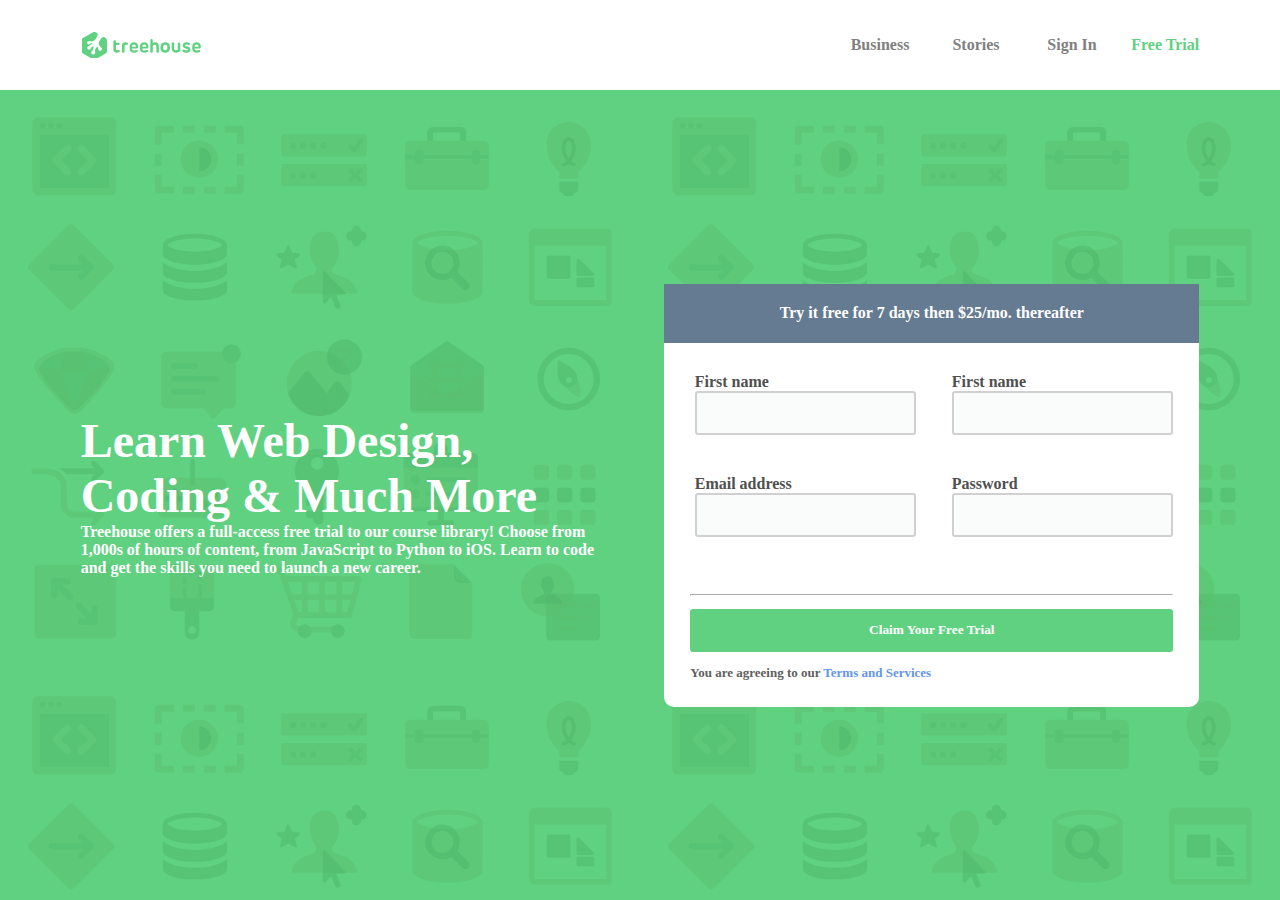
==== treehouse-clone.html @ 052a6af1 "Create Treehouse Clone page" ====
<!DOCTYPE html>
<html lang="en">

	<head>
		<meta charset="UTF-8">
		<meta http-equiv="X-UA-Compatible" content="IE=edge">
		<meta name="viewport" content="width=device-width, initial-scale=1.0">
		<title>Treehouse Clone - UX3</title>
		<link rel="stylesheet" href="styles/treehouse-clone.css">
	</head>

	<body>
		<nav id="navbar">
			<svg alt="" class="treehouse-icon nav-item-logo-icon" viewBox="0 0 140 5" role="img">
				<path class="icon icon-treehouse"
					d="M42.8 21.1c-0.4 0.1-0.9 0.2-1.4 0.2 -1 0-1.4-0.6-1.4-1.6v-4.5h2.8c0.7 0 1.4-0.5 1.4-1.3s-0.6-1.3-1.4-1.3H40v-1.5c0-0.9-0.7-1.5-1.5-1.5S37 10.3 37 11.1v8.7c0 2.5 1.2 4.3 4 4.3 0.8 0 1.9-0.1 2.7-0.5 0.7-0.3 0.9-0.8 0.9-1.3C44.6 21.6 43.9 20.9 42.8 21.1zM52.8 12.2c-0.4-0.1-1.2-0.2-1.9-0.2 -2.5 0-3.9 1.5-3.9 3.8v6.8c0 0.8 0.7 1.5 1.5 1.5s1.5-0.7 1.5-1.5v-6.2c0-1 0.4-1.4 1.1-1.4s1.1 0.2 1.7 0.2c0.9 0 1.4-0.8 1.4-1.4C54.1 13 53.7 12.5 52.8 12.2zM61.1 12c-2.8 0-4.8 1.8-5.1 4.7 0 0.7-0.1 1.9 0 2.8 0.2 2.8 2.2 4.7 5.2 4.7 1.4 0 2.7-0.3 3.5-0.8 0.6-0.4 0.7-0.8 0.7-1.2 0-0.8-0.7-1.6-1.9-1.2 -0.7 0.3-1.5 0.5-2.3 0.5 -1.4 0-2.5-0.7-2.5-2.1v-0.3h5.7c1 0 1.5-0.6 1.5-1.5v-0.5C66 14 64 12 61.1 12zM63 17.1h-4.2c0-1.5 0.7-2.5 2.3-2.5 1.4 0 2.2 0.9 2.1 2.2C63.2 17 63.2 17.1 63 17.1zM73.1 12c-2.8 0-4.8 1.8-5.1 4.7 0 0.7-0.1 1.9 0 2.8 0.2 2.8 2.2 4.7 5.2 4.7 1.4 0 2.7-0.3 3.5-0.8 0.6-0.4 0.7-0.8 0.7-1.2 0-0.8-0.7-1.6-1.9-1.2 -0.7 0.3-1.5 0.5-2.3 0.5 -1.4 0-2.5-0.7-2.5-2.1v-0.3h5.7c1 0 1.5-0.6 1.5-1.5v-0.5C78 14 76 12 73.1 12zM75 17.1h-4.2c0-1.5 0.7-2.5 2.3-2.5 1.4 0 2.2 0.9 2.1 2.2C75.2 17 75.2 17.1 75 17.1zM123.6 17l-1.6-0.4c-1-0.2-1.3-0.5-1.3-1s0.5-0.9 1.6-0.9c0.6 0 1.3 0.2 1.9 0.5 0.7 0.4 1.5 0.3 1.9-0.2 0.5-0.5 0.5-1.4-0.1-2 -0.8-0.6-2.2-1-3.6-1 -2.6 0-4.5 1.3-4.5 3.7 0 1.9 1.4 2.9 3.2 3.4 0.9 0.2 0.8 0.2 1.6 0.4 0.9 0.2 1.3 0.6 1.3 1 0 0.6-0.5 1-1.7 1 -1 0-1.9-0.3-2.6-0.7 -0.7-0.5-1.5-0.3-1.9 0.3 -0.4 0.6-0.3 1.4 0.3 1.8 0.8 0.7 2.1 1.3 4.2 1.3 2.6 0 4.6-1.4 4.6-3.8C126.9 18.6 125.8 17.5 123.6 17zM137.5 19.1c1 0 1.5-0.6 1.5-1.5l0 0v-0.5c0-3.1-2-5.1-4.9-5.1 -2.8 0-4.8 1.8-5.1 4.7 0 0.7-0.1 1.9 0 2.8 0.2 2.8 2.2 4.7 5.2 4.7 1.4 0 2.7-0.3 3.5-0.8 0.6-0.4 0.7-0.8 0.7-1.2 0-0.8-0.7-1.6-1.9-1.2 -0.7 0.3-1.5 0.5-2.3 0.5 -1.4 0-2.5-0.7-2.5-2.1v-0.3H137.5zM134.1 14.6c1.4 0 2.2 0.9 2.1 2.2 0 0.2-0.1 0.3-0.2 0.3h-4.2C131.8 15.6 132.6 14.6 134.1 14.6zM97.5 12c-3 0-5.2 1.9-5.5 4.5 -0.1 0.9-0.1 2.3 0 3.2 0.2 2.6 2.5 4.5 5.5 4.5s5.2-1.9 5.4-4.5c0.1-0.9 0.1-2.2 0-3.1C102.7 13.9 100.5 12 97.5 12zM99.9 19.2c-0.1 1.3-1 2.1-2.4 2.1s-2.3-0.9-2.4-2.1c0-0.6 0-1.6 0-2.2 0.1-1.3 1-2.1 2.4-2.1s2.3 0.9 2.4 2.1C100 17.6 100 18.6 99.9 19.2zM85.6 12c-1.1 0-2.3 0.4-2.7 0.9l0 0V9.7c0-0.9-0.6-1.5-1.4-1.5s-1.4 0.7-1.4 1.5v12.9c0 0.8 0.7 1.5 1.5 1.5s1.4-0.7 1.4-1.5v-6.7c0.5-0.5 1.3-0.9 2.3-0.9 1.2 0 1.9 0.7 1.9 2.1v5.5c0 0.9 0.6 1.6 1.4 1.6 0.9 0 1.5-0.7 1.5-1.6v-5.7C90 13.7 88.4 12 85.6 12zM113.6 12.1c-0.8 0-1.5 0.7-1.5 1.5v7.1c-0.5 0.3-1.2 0.6-2.1 0.6 -1.2 0-2.1-0.7-2.1-2.1v-5.6c0-0.9-0.7-1.6-1.5-1.6 -0.9 0-1.4 0.7-1.4 1.6v5.7c0 3.1 1.8 4.8 4.9 4.8 2.3 0 3.9-0.8 4.6-1.3 0.4-0.2 0.5-0.5 0.5-1v-8.2C115 12.8 114.4 12.1 113.6 12.1z">
				</path>
				<path class="icon icon-logo"
					d="M26 5.9c-1.1-0.6-2.8 0.4-3.8 2.2l-1.9 3.2c-0.7 1.3-0.6 2.9 0.3 4.2l0.1 0.1c0.9 1.2 2 2.4 2.4 2.8 0.2 0.2 0.4 0.5 0.5 0.9 0.3 1.1-0.3 2.3-1.5 2.6 -1.1 0.3-2.3-0.3-2.6-1.5 -0.1-0.3-0.1-0.6-0.1-0.8 0.1-0.5-0.1-1.2-0.8-2 -0.7-0.7-2 0.7-2.5 2.1v0.1c-0.4 1.4-0.7 2.7-0.6 2.8 0 0.1 0.1 0.1 0.1 0.2 0.6 1.2 0.2 2.6-1 3.2s-2.6 0.2-3.2-1 -0.2-2.6 1-3.2c0.1 0 0.1-0.1 0.2-0.1s0.3-0.6 0.6-1.4c0.2-0.7 0.3-1 0.4-1.3 0.1-0.4 0.3-1.4 0.2-1.8 -0.1-0.5-0.6-0.5-1.1-0.2 -0.3 0.2-0.9 0.7-1.1 0.9 -0.5 0.4-0.9 1-1.1 1.5 -0.1 0.2-0.3 0.5-0.5 0.7 -0.9 0.7-2.2 0.6-3-0.3 -0.7-0.9-0.6-2.2 0.3-3 0.3-0.2 0.6-0.4 0.9-0.4 0.5-0.1 2.3-1.2 3.4-2 0.2-0.1 0.5-0.4 0.6-0.5 0.3-0.4 0-0.7-0.3-0.7 -0.9 0.1-1.9 0.2-2.1 0.5 -0.1 0.1-0.2 0.3-0.4 0.4 -0.8 0.6-2 0.4-2.6-0.4s-0.4-2 0.4-2.6c0.3-0.3 0.8-0.4 1.1-0.4 0.7 0 2.5 0.4 3.9 0.1l0.4-0.1c1.5-0.3 3.3-1.6 4-2.9 0 0 0.7-1.2 1.5-2.7C19 3.6 18.9 1.9 18 1.4l-1.7-1c-0.9-0.5-2.2-0.5-3.1 0L1.6 7C0.7 7.5 0 8.7 0 9.7v12.8c0 1 0.7 2.2 1.6 2.7l11.6 6.6c0.9 0.5 2.3 0.5 3.1 0l11.6-6.6c0.9-0.5 1.6-1.7 1.6-2.7V9.7c0-1-0.7-2.2-1.6-2.7C27.9 7 27.1 6.5 26 5.9z">
				</path>
			</svg>
			<span class="nav-item"><a href="#" class="nav-icon"></a></span>
			<ul class="nav-items-list collapse">
				<li class="nav-item"><a href="#" class="nav-link">Business</a></li>
				<li class="nav-item"><a href="#" class="nav-link">Stories</a></li>
				<li class="nav-item"><a href="#" class="nav-link">Sign In</a></li>
			</ul>
			<span class="nav-item">
				<a href="#" class="nav-link" id="free-trial-link">Free Trial</a>
			</span>
		</nav>

		<main id="container">
			<div id="text">
				<h1 id="title">Learn Web Design, Coding & Much More</h1>
				<p id="paragraph">
					Treehouse offers a full-access free trial to our course library! Choose from
					1,000s of hours of content, from JavaScript to Python to iOS. Learn to code
					and get the skills you need to launch a new career.
				</p>
			</div>

			<form id="free-trial-form">
				<header id="form-header">
					<strong>Try it free for 7 days</strong> then $25/mo. thereafter
				</header>

				<div id="form-body">
					<div class="form-control">
						<label class="form-label">First name</label>
						<input type="text" class="form-input">
					</div>
					<div class="form-control">
						<label class="form-label">First name</label>
						<input type="text" class="form-input">
					</div>
					<div class="form-control">
						<label class="form-label">Email address</label>
						<input type="text" class="form-input">
					</div>
					<div class="form-control">
						<label class="form-label">Password</label>
						<input type="text" class="form-input">
					</div>
				</div>

				<div id="form-footer">
					<hr>
					<button id="form-btn">Claim Your Free Trial</button>
					<span id="terms-services">
						You are agreeing to our <a href="#" id="form-link">Terms and Services</a>
					</span>
				</div>
			</form>
		</main>
	</body>

</html>
---- styles/treehouse-clone.css ----
:root {
	--base: #5fd181;
	--header: #657b91;
	--input: #fafbfb;
}

* {
	margin: 0;
	padding: 0;
	font-family: 'Segoe UI';
	color: #fff;
	font-weight: 640;
}

.icon {
	transform: scale(.16);
	transform-origin: 0 0;
}

.treehouse-icon {
	fill: var(--base);
	padding-left: 5.1em;
}

#navbar {
	background-color: #fff;
	color: #404040;
	display: flex;
	height: 10vh;
	align-items: center;
	padding-right: 3.3em;
}

.nav-items-list {
	list-style: none;
	display: flex;
	text-align: center;
	margin-right: .7em;
}

.nav-link {
	color: gray;
	text-decoration: none;
	width: 6em;
	display: block;
}

.nav-link:hover {
	
}

#free-trial-link {
	color: var(--base)
}

#container {
	display: flex;
	background-color: var(--base);
	background-image: url('/images/treehouse-background.svg');
	background-size: 50%;
	height: 90vh;
	align-items: center;
	justify-content: space-evenly;
	padding-inline: 2em;
}

#text {
	width: 44%;
}

#title {
	font-size: 3em;
}

#free-trial-form {
	background-color: #fff;
	border-radius: 10px;
	text-align: center;
	width: 44%;
}

#form-header {
	background-color: var(--header);
	padding: 1.3em;
}

#form-body {
	padding: 1em;
	display: grid;
	grid-template-rows: auto auto;
	grid-template-columns: auto auto;
	gap: .7em;
}

.form-control {
	text-align: left;
	margin: .9em;
}

.form-label {
	color: #505050;
	display: block;
}

.form-input {
	border: 2.5px solid #d0d0d0;
	background-color: var(--input);
	border-radius: 3px;
	color: #303030;
	padding: .9em;
	display: block;
	width: 89%;
}

input:focus {
	background-color: #fff;
	border-color: #909090;
	outline: none;
}

#form-footer {
	font-weight: 640;
	font-size: small;
	text-align: center;
	display: flex;
	flex-direction: column;
	padding: 2em;
	gap: 1em;
}

hr {
	border-color: #fff;
	color: #fff;
	background-color: #fff;
}

#form-btn {
	padding: 1em;
	border: none;
	border-radius: 3px;
	background-color: var(--base);
}

#terms-services {
	text-align: left;
	color: #606060;
	display: block;
}

#form-link {
	color: cornflowerblue;
	font-weight: 640;
	text-decoration: none;
}
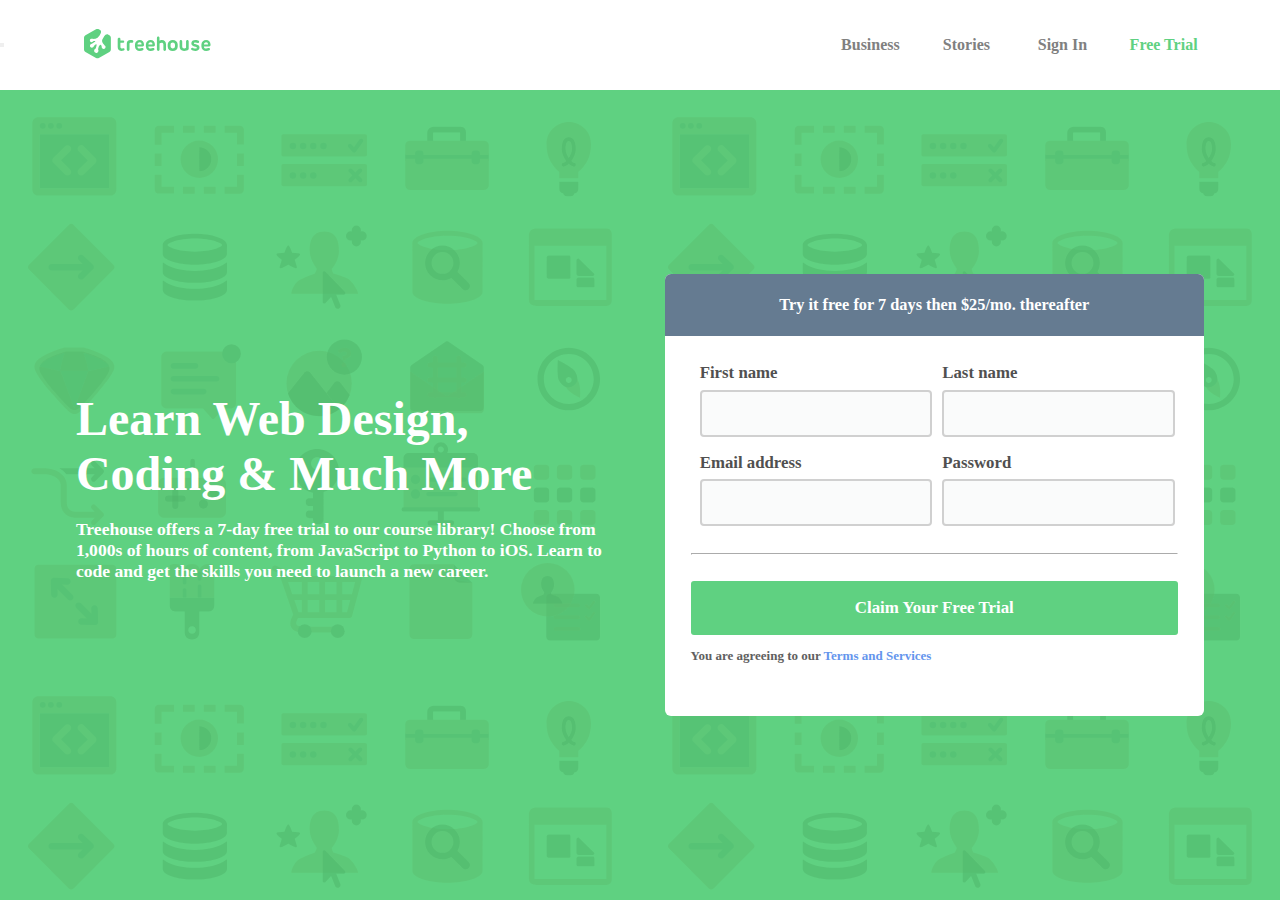
==== commit a7c21b5e: "Add responsive behaviour to treehouse clone body" ====
--- a/treehouse-clone.html
+++ b/treehouse-clone.html
@@ -11,7 +11,8 @@
 
 	<body>
 		<nav id="navbar">
-			<svg alt="" class="treehouse-icon nav-item-logo-icon" viewBox="0 0 140 5" role="img">
+			<button data-hamburger-button></button>
+			<svg class="treehouse-icon" viewBox="0 0 139 35" width="180">
 				<path class="icon icon-treehouse"
 					d="M42.8 21.1c-0.4 0.1-0.9 0.2-1.4 0.2 -1 0-1.4-0.6-1.4-1.6v-4.5h2.8c0.7 0 1.4-0.5 1.4-1.3s-0.6-1.3-1.4-1.3H40v-1.5c0-0.9-0.7-1.5-1.5-1.5S37 10.3 37 11.1v8.7c0 2.5 1.2 4.3 4 4.3 0.8 0 1.9-0.1 2.7-0.5 0.7-0.3 0.9-0.8 0.9-1.3C44.6 21.6 43.9 20.9 42.8 21.1zM52.8 12.2c-0.4-0.1-1.2-0.2-1.9-0.2 -2.5 0-3.9 1.5-3.9 3.8v6.8c0 0.8 0.7 1.5 1.5 1.5s1.5-0.7 1.5-1.5v-6.2c0-1 0.4-1.4 1.1-1.4s1.1 0.2 1.7 0.2c0.9 0 1.4-0.8 1.4-1.4C54.1 13 53.7 12.5 52.8 12.2zM61.1 12c-2.8 0-4.8 1.8-5.1 4.7 0 0.7-0.1 1.9 0 2.8 0.2 2.8 2.2 4.7 5.2 4.7 1.4 0 2.7-0.3 3.5-0.8 0.6-0.4 0.7-0.8 0.7-1.2 0-0.8-0.7-1.6-1.9-1.2 -0.7 0.3-1.5 0.5-2.3 0.5 -1.4 0-2.5-0.7-2.5-2.1v-0.3h5.7c1 0 1.5-0.6 1.5-1.5v-0.5C66 14 64 12 61.1 12zM63 17.1h-4.2c0-1.5 0.7-2.5 2.3-2.5 1.4 0 2.2 0.9 2.1 2.2C63.2 17 63.2 17.1 63 17.1zM73.1 12c-2.8 0-4.8 1.8-5.1 4.7 0 0.7-0.1 1.9 0 2.8 0.2 2.8 2.2 4.7 5.2 4.7 1.4 0 2.7-0.3 3.5-0.8 0.6-0.4 0.7-0.8 0.7-1.2 0-0.8-0.7-1.6-1.9-1.2 -0.7 0.3-1.5 0.5-2.3 0.5 -1.4 0-2.5-0.7-2.5-2.1v-0.3h5.7c1 0 1.5-0.6 1.5-1.5v-0.5C78 14 76 12 73.1 12zM75 17.1h-4.2c0-1.5 0.7-2.5 2.3-2.5 1.4 0 2.2 0.9 2.1 2.2C75.2 17 75.2 17.1 75 17.1zM123.6 17l-1.6-0.4c-1-0.2-1.3-0.5-1.3-1s0.5-0.9 1.6-0.9c0.6 0 1.3 0.2 1.9 0.5 0.7 0.4 1.5 0.3 1.9-0.2 0.5-0.5 0.5-1.4-0.1-2 -0.8-0.6-2.2-1-3.6-1 -2.6 0-4.5 1.3-4.5 3.7 0 1.9 1.4 2.9 3.2 3.4 0.9 0.2 0.8 0.2 1.6 0.4 0.9 0.2 1.3 0.6 1.3 1 0 0.6-0.5 1-1.7 1 -1 0-1.9-0.3-2.6-0.7 -0.7-0.5-1.5-0.3-1.9 0.3 -0.4 0.6-0.3 1.4 0.3 1.8 0.8 0.7 2.1 1.3 4.2 1.3 2.6 0 4.6-1.4 4.6-3.8C126.9 18.6 125.8 17.5 123.6 17zM137.5 19.1c1 0 1.5-0.6 1.5-1.5l0 0v-0.5c0-3.1-2-5.1-4.9-5.1 -2.8 0-4.8 1.8-5.1 4.7 0 0.7-0.1 1.9 0 2.8 0.2 2.8 2.2 4.7 5.2 4.7 1.4 0 2.7-0.3 3.5-0.8 0.6-0.4 0.7-0.8 0.7-1.2 0-0.8-0.7-1.6-1.9-1.2 -0.7 0.3-1.5 0.5-2.3 0.5 -1.4 0-2.5-0.7-2.5-2.1v-0.3H137.5zM134.1 14.6c1.4 0 2.2 0.9 2.1 2.2 0 0.2-0.1 0.3-0.2 0.3h-4.2C131.8 15.6 132.6 14.6 134.1 14.6zM97.5 12c-3 0-5.2 1.9-5.5 4.5 -0.1 0.9-0.1 2.3 0 3.2 0.2 2.6 2.5 4.5 5.5 4.5s5.2-1.9 5.4-4.5c0.1-0.9 0.1-2.2 0-3.1C102.7 13.9 100.5 12 97.5 12zM99.9 19.2c-0.1 1.3-1 2.1-2.4 2.1s-2.3-0.9-2.4-2.1c0-0.6 0-1.6 0-2.2 0.1-1.3 1-2.1 2.4-2.1s2.3 0.9 2.4 2.1C100 17.6 100 18.6 99.9 19.2zM85.6 12c-1.1 0-2.3 0.4-2.7 0.9l0 0V9.7c0-0.9-0.6-1.5-1.4-1.5s-1.4 0.7-1.4 1.5v12.9c0 0.8 0.7 1.5 1.5 1.5s1.4-0.7 1.4-1.5v-6.7c0.5-0.5 1.3-0.9 2.3-0.9 1.2 0 1.9 0.7 1.9 2.1v5.5c0 0.9 0.6 1.6 1.4 1.6 0.9 0 1.5-0.7 1.5-1.6v-5.7C90 13.7 88.4 12 85.6 12zM113.6 12.1c-0.8 0-1.5 0.7-1.5 1.5v7.1c-0.5 0.3-1.2 0.6-2.1 0.6 -1.2 0-2.1-0.7-2.1-2.1v-5.6c0-0.9-0.7-1.6-1.5-1.6 -0.9 0-1.4 0.7-1.4 1.6v5.7c0 3.1 1.8 4.8 4.9 4.8 2.3 0 3.9-0.8 4.6-1.3 0.4-0.2 0.5-0.5 0.5-1v-8.2C115 12.8 114.4 12.1 113.6 12.1z">
 				</path>
@@ -19,7 +20,6 @@
 					d="M26 5.9c-1.1-0.6-2.8 0.4-3.8 2.2l-1.9 3.2c-0.7 1.3-0.6 2.9 0.3 4.2l0.1 0.1c0.9 1.2 2 2.4 2.4 2.8 0.2 0.2 0.4 0.5 0.5 0.9 0.3 1.1-0.3 2.3-1.5 2.6 -1.1 0.3-2.3-0.3-2.6-1.5 -0.1-0.3-0.1-0.6-0.1-0.8 0.1-0.5-0.1-1.2-0.8-2 -0.7-0.7-2 0.7-2.5 2.1v0.1c-0.4 1.4-0.7 2.7-0.6 2.8 0 0.1 0.1 0.1 0.1 0.2 0.6 1.2 0.2 2.6-1 3.2s-2.6 0.2-3.2-1 -0.2-2.6 1-3.2c0.1 0 0.1-0.1 0.2-0.1s0.3-0.6 0.6-1.4c0.2-0.7 0.3-1 0.4-1.3 0.1-0.4 0.3-1.4 0.2-1.8 -0.1-0.5-0.6-0.5-1.1-0.2 -0.3 0.2-0.9 0.7-1.1 0.9 -0.5 0.4-0.9 1-1.1 1.5 -0.1 0.2-0.3 0.5-0.5 0.7 -0.9 0.7-2.2 0.6-3-0.3 -0.7-0.9-0.6-2.2 0.3-3 0.3-0.2 0.6-0.4 0.9-0.4 0.5-0.1 2.3-1.2 3.4-2 0.2-0.1 0.5-0.4 0.6-0.5 0.3-0.4 0-0.7-0.3-0.7 -0.9 0.1-1.9 0.2-2.1 0.5 -0.1 0.1-0.2 0.3-0.4 0.4 -0.8 0.6-2 0.4-2.6-0.4s-0.4-2 0.4-2.6c0.3-0.3 0.8-0.4 1.1-0.4 0.7 0 2.5 0.4 3.9 0.1l0.4-0.1c1.5-0.3 3.3-1.6 4-2.9 0 0 0.7-1.2 1.5-2.7C19 3.6 18.9 1.9 18 1.4l-1.7-1c-0.9-0.5-2.2-0.5-3.1 0L1.6 7C0.7 7.5 0 8.7 0 9.7v12.8c0 1 0.7 2.2 1.6 2.7l11.6 6.6c0.9 0.5 2.3 0.5 3.1 0l11.6-6.6c0.9-0.5 1.6-1.7 1.6-2.7V9.7c0-1-0.7-2.2-1.6-2.7C27.9 7 27.1 6.5 26 5.9z">
 				</path>
 			</svg>
-			<span class="nav-item"><a href="#" class="nav-icon"></a></span>
 			<ul class="nav-items-list collapse">
 				<li class="nav-item"><a href="#" class="nav-link">Business</a></li>
 				<li class="nav-item"><a href="#" class="nav-link">Stories</a></li>
@@ -34,9 +34,9 @@
 			<div id="text">
 				<h1 id="title">Learn Web Design, Coding & Much More</h1>
 				<p id="paragraph">
-					Treehouse offers a full-access free trial to our course library! Choose from
-					1,000s of hours of content, from JavaScript to Python to iOS. Learn to code
-					and get the skills you need to launch a new career.
+					Treehouse offers a 7-day free trial to our course library! Choose from 1,000s of
+					hours of content, from JavaScript to Python to iOS. Learn to code and get the
+					skills you need to launch a new career.
 				</p>
 			</div>
 
@@ -51,7 +51,7 @@
 						<input type="text" class="form-input">
 					</div>
 					<div class="form-control">
-						<label class="form-label">First name</label>
+						<label class="form-label">Last name</label>
 						<input type="text" class="form-input">
 					</div>
 					<div class="form-control">
--- a/styles/treehouse-clone.css
+++ b/styles/treehouse-clone.css
@@ -2,6 +2,14 @@
 	--base: #5fd181;
 	--header: #657b91;
 	--input: #fafbfb;
+
+	/* Responsive Breakpoints */
+	--xs: 0px;
+	--sm: 576px;
+	--md: 768px;
+	--lg: 992px;
+	--xl: 1200px;
+	--xxl: 1400px;
 }
 
 * {
@@ -12,14 +20,9 @@
 	font-weight: 640;
 }
 
-.icon {
-	transform: scale(.16);
-	transform-origin: 0 0;
-}
-
 .treehouse-icon {
+	padding-left: 5em;
 	fill: var(--base);
-	padding-left: 5.1em;
 }
 
 #navbar {
@@ -28,14 +31,19 @@
 	display: flex;
 	height: 10vh;
 	align-items: center;
-	padding-right: 3.3em;
+	padding-right: 3.2em;
+	position: fixed;
+	width: 100%;
+	margin: 0;
 }
 
 .nav-items-list {
 	list-style: none;
 	display: flex;
 	text-align: center;
-	margin-right: .7em;
+	justify-content: flex-end;
+	margin-right: 1.2em;
+	width: 100%;
 }
 
 .nav-link {
@@ -45,23 +53,28 @@
 	display: block;
 }
 
-.nav-link:hover {
-	
-}
-
 #free-trial-link {
-	color: var(--base)
+	color: var(--base);
+	padding-right: 3.4em;
 }
 
 #container {
 	display: flex;
+	flex-direction: row;
 	background-color: var(--base);
 	background-image: url('/images/treehouse-background.svg');
 	background-size: 50%;
 	height: 90vh;
 	align-items: center;
 	justify-content: space-evenly;
-	padding-inline: 2em;
+	padding-inline: 2.1vw;
+	padding-top: 10vh;
+	background-position-y: 10vh;
+}
+
+#paragraph {
+	font-size: 1.1em;
+	margin-block: 1em;
 }
 
 #text {
@@ -74,7 +87,7 @@
 
 #free-trial-form {
 	background-color: #fff;
-	border-radius: 10px;
+	border-radius: 6px;
 	text-align: center;
 	width: 44%;
 }
@@ -82,32 +95,40 @@
 #form-header {
 	background-color: var(--header);
 	padding: 1.3em;
+	font-size: 1.02em;
+	border-top-left-radius: 6px;
+	border-top-right-radius: 6px;
 }
 
 #form-body {
-	padding: 1em;
+	padding-top: 1.2em;
+	padding-inline: 1.7em;
+	padding-bottom: .4em;
 	display: grid;
-	grid-template-rows: auto auto;
-	grid-template-columns: auto auto;
-	gap: .7em;
+	grid-template-rows: repeat(2, 1fr);
+	grid-template-columns: repeat(2, 1fr);
 }
 
 .form-control {
 	text-align: left;
-	margin: .9em;
+	margin-inline: .5em;
+	margin-block: .5em;
 }
 
 .form-label {
 	color: #505050;
 	display: block;
+	margin-bottom: .4em;
+	font-weight: 650;
+	font-size: 1.05em;
 }
 
 .form-input {
 	border: 2.5px solid #d0d0d0;
 	background-color: var(--input);
-	border-radius: 3px;
+	border-radius: 4px;
 	color: #303030;
-	padding: .9em;
+	padding: 1em;
 	display: block;
 	width: 89%;
 }
@@ -124,7 +145,8 @@
 	text-align: center;
 	display: flex;
 	flex-direction: column;
-	padding: 2em;
+	padding-inline: 2em;
+	padding-bottom: 4em;
 	gap: 1em;
 }
 
@@ -132,6 +154,7 @@
 	border-color: #fff;
 	color: #fff;
 	background-color: #fff;
+	margin-block: 1em;
 }
 
 #form-btn {
@@ -139,6 +162,8 @@
 	border: none;
 	border-radius: 3px;
 	background-color: var(--base);
+	font-size: 1.3em;
+	vertical-align: middle;
 }
 
 #terms-services {
@@ -151,4 +176,46 @@
 	color: cornflowerblue;
 	font-weight: 640;
 	text-decoration: none;
+}
+
+@media (max-width: 576px) {
+	#container {
+		height: 100%;
+		padding-top: 5em;
+		padding-bottom: 2em;
+	}
+
+	#form-body {
+		display: block;
+	}
+
+	#text {
+		width: 100%;
+	}
+
+	#free-trial-form {
+		width: 100%;
+	}
+
+	#title {
+		font-size: 2.1em;
+	}
+}
+
+@media (max-width: 992px) {
+	#container {
+		flex-direction: column;
+	}
+
+	#text {
+		width: 100%;
+	}
+
+	#free-trial-form {
+		width: 100%;
+	}
+
+	#title {
+		font-size: 2.1em;
+	}
 }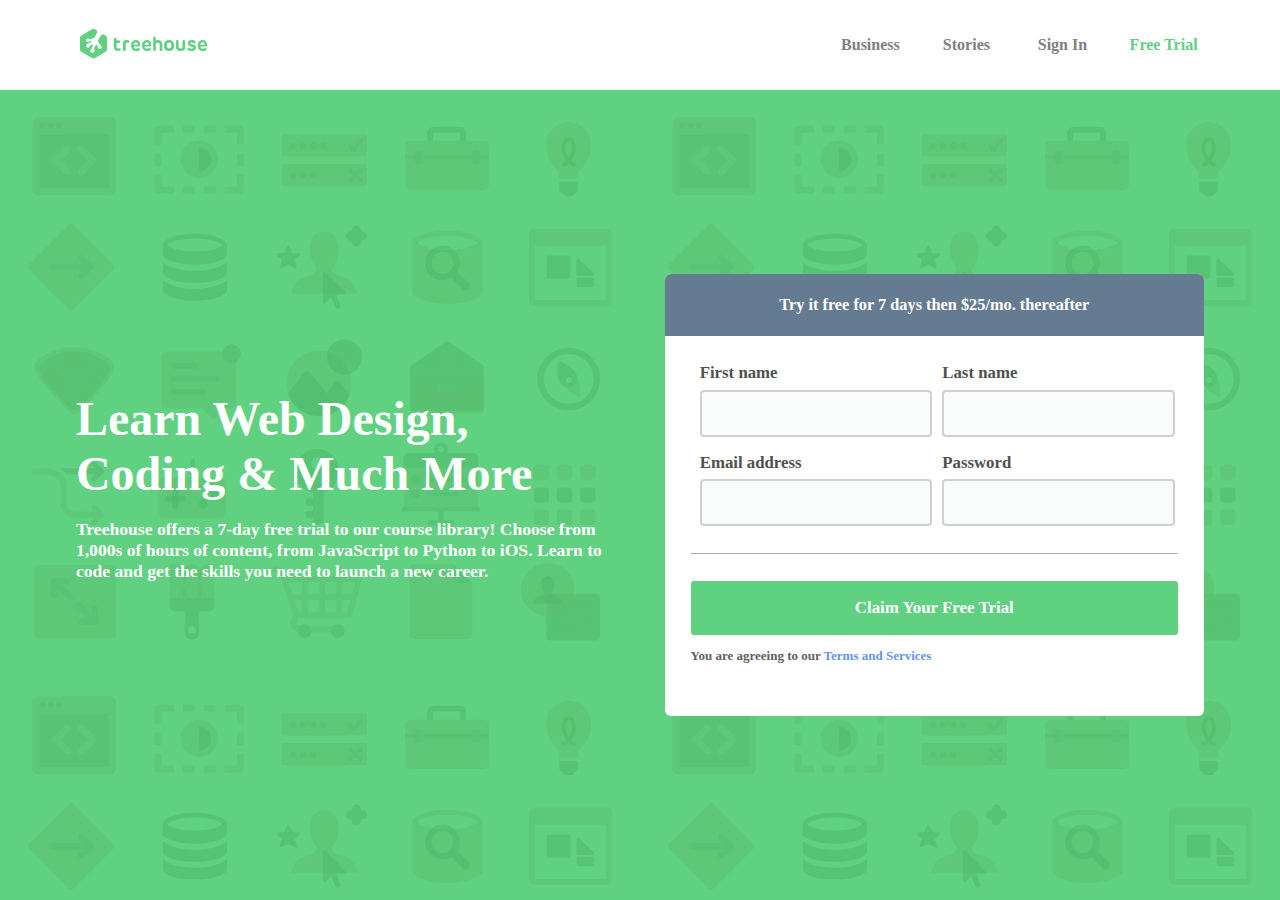
==== commit f4b57651: "Add hamburger collapse button and name nav-links" ====
--- a/treehouse-clone.html
+++ b/treehouse-clone.html
@@ -11,7 +11,7 @@
 
 	<body>
 		<nav id="navbar">
-			<button data-hamburger-button></button>
+			<button id="hamburger-btn">&#9776;</button>
 			<svg class="treehouse-icon" viewBox="0 0 139 35" width="180">
 				<path class="icon icon-treehouse"
 					d="M42.8 21.1c-0.4 0.1-0.9 0.2-1.4 0.2 -1 0-1.4-0.6-1.4-1.6v-4.5h2.8c0.7 0 1.4-0.5 1.4-1.3s-0.6-1.3-1.4-1.3H40v-1.5c0-0.9-0.7-1.5-1.5-1.5S37 10.3 37 11.1v8.7c0 2.5 1.2 4.3 4 4.3 0.8 0 1.9-0.1 2.7-0.5 0.7-0.3 0.9-0.8 0.9-1.3C44.6 21.6 43.9 20.9 42.8 21.1zM52.8 12.2c-0.4-0.1-1.2-0.2-1.9-0.2 -2.5 0-3.9 1.5-3.9 3.8v6.8c0 0.8 0.7 1.5 1.5 1.5s1.5-0.7 1.5-1.5v-6.2c0-1 0.4-1.4 1.1-1.4s1.1 0.2 1.7 0.2c0.9 0 1.4-0.8 1.4-1.4C54.1 13 53.7 12.5 52.8 12.2zM61.1 12c-2.8 0-4.8 1.8-5.1 4.7 0 0.7-0.1 1.9 0 2.8 0.2 2.8 2.2 4.7 5.2 4.7 1.4 0 2.7-0.3 3.5-0.8 0.6-0.4 0.7-0.8 0.7-1.2 0-0.8-0.7-1.6-1.9-1.2 -0.7 0.3-1.5 0.5-2.3 0.5 -1.4 0-2.5-0.7-2.5-2.1v-0.3h5.7c1 0 1.5-0.6 1.5-1.5v-0.5C66 14 64 12 61.1 12zM63 17.1h-4.2c0-1.5 0.7-2.5 2.3-2.5 1.4 0 2.2 0.9 2.1 2.2C63.2 17 63.2 17.1 63 17.1zM73.1 12c-2.8 0-4.8 1.8-5.1 4.7 0 0.7-0.1 1.9 0 2.8 0.2 2.8 2.2 4.7 5.2 4.7 1.4 0 2.7-0.3 3.5-0.8 0.6-0.4 0.7-0.8 0.7-1.2 0-0.8-0.7-1.6-1.9-1.2 -0.7 0.3-1.5 0.5-2.3 0.5 -1.4 0-2.5-0.7-2.5-2.1v-0.3h5.7c1 0 1.5-0.6 1.5-1.5v-0.5C78 14 76 12 73.1 12zM75 17.1h-4.2c0-1.5 0.7-2.5 2.3-2.5 1.4 0 2.2 0.9 2.1 2.2C75.2 17 75.2 17.1 75 17.1zM123.6 17l-1.6-0.4c-1-0.2-1.3-0.5-1.3-1s0.5-0.9 1.6-0.9c0.6 0 1.3 0.2 1.9 0.5 0.7 0.4 1.5 0.3 1.9-0.2 0.5-0.5 0.5-1.4-0.1-2 -0.8-0.6-2.2-1-3.6-1 -2.6 0-4.5 1.3-4.5 3.7 0 1.9 1.4 2.9 3.2 3.4 0.9 0.2 0.8 0.2 1.6 0.4 0.9 0.2 1.3 0.6 1.3 1 0 0.6-0.5 1-1.7 1 -1 0-1.9-0.3-2.6-0.7 -0.7-0.5-1.5-0.3-1.9 0.3 -0.4 0.6-0.3 1.4 0.3 1.8 0.8 0.7 2.1 1.3 4.2 1.3 2.6 0 4.6-1.4 4.6-3.8C126.9 18.6 125.8 17.5 123.6 17zM137.5 19.1c1 0 1.5-0.6 1.5-1.5l0 0v-0.5c0-3.1-2-5.1-4.9-5.1 -2.8 0-4.8 1.8-5.1 4.7 0 0.7-0.1 1.9 0 2.8 0.2 2.8 2.2 4.7 5.2 4.7 1.4 0 2.7-0.3 3.5-0.8 0.6-0.4 0.7-0.8 0.7-1.2 0-0.8-0.7-1.6-1.9-1.2 -0.7 0.3-1.5 0.5-2.3 0.5 -1.4 0-2.5-0.7-2.5-2.1v-0.3H137.5zM134.1 14.6c1.4 0 2.2 0.9 2.1 2.2 0 0.2-0.1 0.3-0.2 0.3h-4.2C131.8 15.6 132.6 14.6 134.1 14.6zM97.5 12c-3 0-5.2 1.9-5.5 4.5 -0.1 0.9-0.1 2.3 0 3.2 0.2 2.6 2.5 4.5 5.5 4.5s5.2-1.9 5.4-4.5c0.1-0.9 0.1-2.2 0-3.1C102.7 13.9 100.5 12 97.5 12zM99.9 19.2c-0.1 1.3-1 2.1-2.4 2.1s-2.3-0.9-2.4-2.1c0-0.6 0-1.6 0-2.2 0.1-1.3 1-2.1 2.4-2.1s2.3 0.9 2.4 2.1C100 17.6 100 18.6 99.9 19.2zM85.6 12c-1.1 0-2.3 0.4-2.7 0.9l0 0V9.7c0-0.9-0.6-1.5-1.4-1.5s-1.4 0.7-1.4 1.5v12.9c0 0.8 0.7 1.5 1.5 1.5s1.4-0.7 1.4-1.5v-6.7c0.5-0.5 1.3-0.9 2.3-0.9 1.2 0 1.9 0.7 1.9 2.1v5.5c0 0.9 0.6 1.6 1.4 1.6 0.9 0 1.5-0.7 1.5-1.6v-5.7C90 13.7 88.4 12 85.6 12zM113.6 12.1c-0.8 0-1.5 0.7-1.5 1.5v7.1c-0.5 0.3-1.2 0.6-2.1 0.6 -1.2 0-2.1-0.7-2.1-2.1v-5.6c0-0.9-0.7-1.6-1.5-1.6 -0.9 0-1.4 0.7-1.4 1.6v5.7c0 3.1 1.8 4.8 4.9 4.8 2.3 0 3.9-0.8 4.6-1.3 0.4-0.2 0.5-0.5 0.5-1v-8.2C115 12.8 114.4 12.1 113.6 12.1z">
@@ -21,9 +21,9 @@
 				</path>
 			</svg>
 			<ul class="nav-items-list collapse">
-				<li class="nav-item"><a href="#" class="nav-link">Business</a></li>
-				<li class="nav-item"><a href="#" class="nav-link">Stories</a></li>
-				<li class="nav-item"><a href="#" class="nav-link">Sign In</a></li>
+				<li class="nav-item"><a href="#" class="nav-link" id="business-link">Business</a></li>
+				<li class="nav-item"><a href="#" class="nav-link" id="stories-link">Stories</a></li>
+				<li class="nav-item"><a href="#" class="nav-link" id="signin-link">Sign In</a></li>
 			</ul>
 			<span class="nav-item">
 				<a href="#" class="nav-link" id="free-trial-link">Free Trial</a>
--- a/styles/treehouse-clone.css
+++ b/styles/treehouse-clone.css
@@ -31,10 +31,10 @@
 	display: flex;
 	height: 10vh;
 	align-items: center;
+	justify-content: center;
 	padding-right: 3.2em;
 	position: fixed;
 	width: 100%;
-	margin: 0;
 }
 
 .nav-items-list {
@@ -178,6 +178,15 @@
 	text-decoration: none;
 }
 
+#hamburger-btn {
+	color: var(--header);
+	border: none;
+	font-size: xx-large;
+	background-color: #fff;
+	font-weight: lighter;
+	display: none;
+}
+
 @media (max-width: 576px) {
 	#container {
 		height: 100%;
